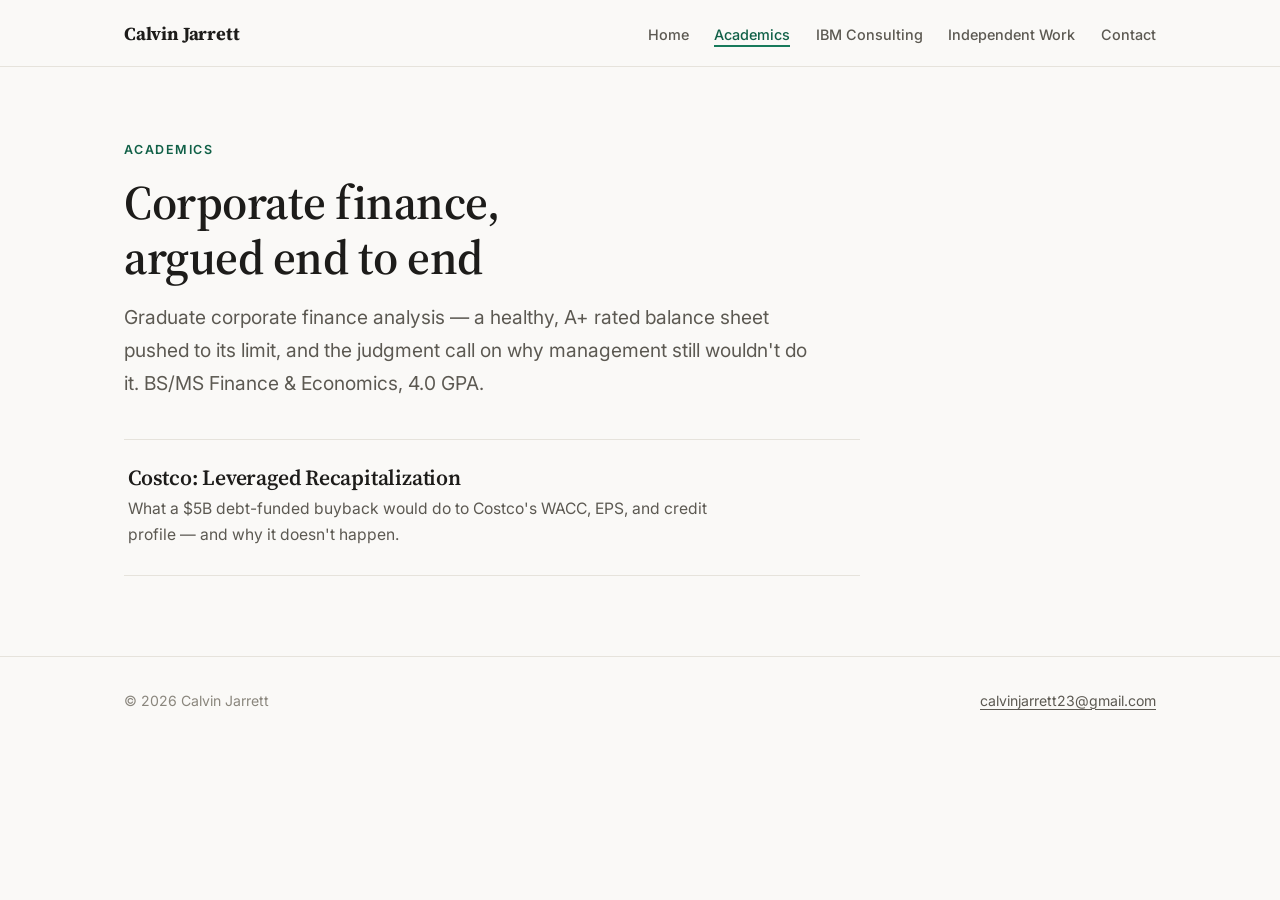
==== academics/index.html @ bd1e29a0 "Portfolio site: recap hero, case studies, contact Static HTML/CSS/JS site for GitHub Pages. Scroll-s" ====
<!DOCTYPE html>
<html lang="en">
<head>
  <meta charset="utf-8">
  <meta name="viewport" content="width=device-width, initial-scale=1">
  <title>Academics — Calvin Jarrett</title>
  <meta name="description" content="Graduate corporate finance analysis: a $5B Costco leveraged recapitalization, modeled end to end.">
  <link rel="preconnect" href="https://fonts.googleapis.com">
  <link rel="preconnect" href="https://fonts.gstatic.com" crossorigin>
  <link href="https://fonts.googleapis.com/css2?family=Inter:wght@400;500;600&family=Source+Serif+4:opsz,wght@8..60,600;8..60,700&display=swap" rel="stylesheet">
  <link rel="stylesheet" href="../assets/css/site.css">
</head>
<body>

  <header class="nav">
    <div class="nav-inner">
      <a class="nav-name" href="../">Calvin Jarrett</a>
      <nav aria-label="Main">
        <ul class="nav-links">
          <li><a href="../">Home</a></li>
          <li><a href="./" aria-current="page">Academics</a></li>
          <li><a href="../ibm/">IBM Consulting</a></li>
          <li><a href="../independent/">Independent Work</a></li>
          <li><a href="../contact/">Contact</a></li>
        </ul>
      </nav>
    </div>
  </header>

  <main class="page">
    <div class="container">
      <p class="kicker">Academics</p>
      <h1>Corporate finance, argued end to end</h1>
      <p class="dek">Graduate corporate finance analysis — a healthy, A+ rated balance sheet pushed to its limit, and the judgment call on why management still wouldn't do it. BS/MS Finance &amp; Economics, 4.0 GPA.</p>

      <ul class="listing">
        <li>
          <a href="costco/">
            <h2>Costco: Leveraged Recapitalization</h2>
            <p>What a $5B debt-funded buyback would do to Costco's WACC, EPS, and credit profile — and why it doesn't happen.</p>
          </a>
        </li>
      </ul>
    </div>
  </main>

  <footer class="footer">
    <div class="container">
      <span>&copy; 2026 Calvin Jarrett</span>
      <a href="mailto:calvinjarrett23@gmail.com">calvinjarrett23@gmail.com</a>
    </div>
  </footer>

</body>
</html>
---- assets/css/site.css ----
/* ============================================================
   Calvin Jarrett — portfolio design system
   Editorial finance aesthetic: neutral base, one accent,
   Source Serif 4 headlines / Inter body.
   ============================================================ */

:root {
  --bg: #faf9f7;
  --surface: #ffffff;
  --ink: #1d1c1a;
  --ink-2: #5c5952;
  --ink-3: #8a867d;
  --rule: #e6e3dc;
  --accent: #177a5b;      /* data highlight + debt tranche */
  --accent-ink: #106047;  /* darker accent for text links */
  --equity: #2f6db8;      /* equity segment in capital-structure viz */
  --serif: "Source Serif 4", Georgia, "Times New Roman", serif;
  --sans: "Inter", system-ui, -apple-system, "Segoe UI", sans-serif;
  --max: 1080px;
}

* { box-sizing: border-box; margin: 0; padding: 0; }

html { scroll-behavior: smooth; }
@media (prefers-reduced-motion: reduce) {
  html { scroll-behavior: auto; }
}

body {
  background: var(--bg);
  color: var(--ink);
  font-family: var(--sans);
  font-size: 1.0625rem;
  line-height: 1.7;
  -webkit-font-smoothing: antialiased;
}

.container {
  max-width: var(--max);
  margin: 0 auto;
  padding: 0 1.5rem;
}

h1, h2, h3 {
  font-family: var(--serif);
  font-weight: 600;
  line-height: 1.15;
  letter-spacing: -0.01em;
}

a { color: var(--accent-ink); text-decoration-thickness: 1px; text-underline-offset: 3px; }
a:hover { text-decoration-thickness: 2px; }

/* ---------------- Navigation ---------------- */

.nav {
  border-bottom: 1px solid var(--rule);
  background: var(--bg);
}
.nav-inner {
  max-width: var(--max);
  margin: 0 auto;
  padding: 1.1rem 1.5rem;
  display: flex;
  align-items: baseline;
  justify-content: space-between;
  gap: 1.5rem;
  flex-wrap: wrap;
}
.nav-name {
  font-family: var(--serif);
  font-size: 1.15rem;
  font-weight: 700;
  color: var(--ink);
  text-decoration: none;
  letter-spacing: -0.01em;
}
.nav-links {
  display: flex;
  gap: 1.6rem;
  list-style: none;
  flex-wrap: wrap;
}
.nav-links a {
  font-size: 0.9rem;
  font-weight: 500;
  color: var(--ink-2);
  text-decoration: none;
  padding-bottom: 2px;
}
.nav-links a:hover { color: var(--ink); }
.nav-links a[aria-current="page"] {
  color: var(--accent-ink);
  border-bottom: 2px solid var(--accent);
}

/* ---------------- Page scaffolding ---------------- */

.page {
  padding: 4.5rem 0 5rem;
}
.kicker {
  font-size: 0.78rem;
  font-weight: 600;
  letter-spacing: 0.12em;
  text-transform: uppercase;
  color: var(--accent-ink);
  margin-bottom: 0.9rem;
}
.page h1 {
  font-size: clamp(2rem, 4.5vw, 3rem);
  max-width: 21ch;
  margin-bottom: 1rem;
}
.dek {
  font-size: 1.2rem;
  color: var(--ink-2);
  max-width: 58ch;
  margin-bottom: 2.5rem;
}

.prose { max-width: 66ch; }
.prose h2 {
  font-size: 1.45rem;
  margin: 2.75rem 0 0.85rem;
  padding-top: 1.75rem;
  border-top: 1px solid var(--rule);
}
.prose p + p { margin-top: 1rem; }
.prose ul { margin: 0.75rem 0 0 1.25rem; }
.prose li + li { margin-top: 0.4rem; }

/* Placeholder marker — impossible to miss, obviously unfinished */
.fill-in {
  font-family: var(--sans);
  font-size: 0.9em;
  font-weight: 600;
  color: #8a5a00;
  background: #fdf3dd;
  border: 1px dashed #d9a53f;
  border-radius: 3px;
  padding: 0.05em 0.4em;
  white-space: normal;
}

/* Key-figures strip on case pages */
.figures {
  display: grid;
  grid-template-columns: repeat(auto-fit, minmax(200px, 1fr));
  gap: 1px;
  background: var(--rule);
  border-block: 1px solid var(--rule);
  margin: 2.5rem 0;
}
.figure {
  background: var(--bg);
  padding: 1.1rem 1.25rem;
}
.figure .label {
  display: block;
  font-size: 0.75rem;
  font-weight: 600;
  letter-spacing: 0.1em;
  text-transform: uppercase;
  color: var(--ink-3);
  margin-bottom: 0.35rem;
}
.figure .value {
  font-family: var(--serif);
  font-size: 1.2rem;
  font-weight: 600;
}

/* Judgment section — the "does this actually happen?" call */
.judgment {
  border-left: 3px solid var(--accent);
  padding-left: 1.4rem;
  margin-top: 2.75rem;
}
.judgment h2 { border-top: none; padding-top: 0; margin-top: 0; }

/* ---------------- Index / listing cards ---------------- */

.listing { list-style: none; max-width: 46rem; }
.listing li { border-top: 1px solid var(--rule); }
.listing li:last-child { border-bottom: 1px solid var(--rule); }
.listing a {
  display: block;
  padding: 1.6rem 0.25rem;
  text-decoration: none;
  color: inherit;
}
.listing h2 {
  font-size: 1.35rem;
  margin-bottom: 0.3rem;
}
.listing p { color: var(--ink-2); font-size: 0.98rem; max-width: 60ch; }
.listing a:hover h2 { color: var(--accent-ink); }

/* ---------------- Homepage hero ---------------- */

.hero { position: relative; }
.hero-pin {
  min-height: 100vh;
  display: flex;
  align-items: center;
  padding: 3rem 0;
}
.hero-grid {
  display: grid;
  grid-template-columns: 1.1fr 0.9fr;
  gap: 3.5rem;
  align-items: center;
  width: 100%;
}
.hero-copy h1 {
  font-size: clamp(2.1rem, 4.5vw, 3.2rem);
  margin-bottom: 1.5rem;
  max-width: 18ch;
}
.hero-captions {
  position: relative;
  min-height: 6.2em;
  max-width: 44ch;
}
.hero .caption {
  position: absolute;
  inset: 0;
  color: var(--ink-2);
  opacity: 0;
}
.hero .caption[data-stage="1"] { opacity: 1; }
.hero-takeaway {
  font-family: var(--serif);
  font-size: 1.45rem;
  font-weight: 600;
  margin-top: 1.5rem;
  padding-top: 1.25rem;
  border-top: 1px solid var(--rule);
  opacity: 0;
}
.hero-link {
  display: inline-block;
  margin-top: 1.25rem;
  font-size: 0.92rem;
  font-weight: 500;
}

/* Capital-structure viz */
.hero-viz {
  display: flex;
  align-items: flex-end;
  justify-content: center;
  gap: 2.5rem;
}
.bar-wrap { text-align: center; }
.bar-stack {
  height: 340px;
  width: 132px;
  margin: 0 auto;
  display: flex;
  flex-direction: column;
  justify-content: flex-end;
  gap: 2px; /* surface gap between stacked segments */
}
.seg {
  width: 100%;
  border-radius: 4px 4px 0 0;
  position: relative;
  display: flex;
  align-items: flex-end;
  justify-content: center;
  overflow: hidden;
}
.seg-label {
  color: #fff;
  font-size: 0.68rem;
  font-weight: 600;
  letter-spacing: 0.08em;
  text-transform: uppercase;
  padding-bottom: 10px;
  white-space: nowrap;
}
.seg-debt { height: 0%; background: var(--accent); }
.seg-debt .seg-label { opacity: 0; }
.seg-equity { flex: 1; background: var(--equity); }
.bar-base {
  width: 180px;
  margin: 0 auto;
  border-top: 2px solid var(--ink);
  padding-top: 0.5rem;
  font-size: 0.75rem;
  color: var(--ink-3);
}

/* Stat tiles beside the bar */
.stat-col {
  display: flex;
  flex-direction: column;
  gap: 1.4rem;
  padding-bottom: 2.5rem;
}
.stat {
  opacity: 0;
  transform: translateY(8px);
  border-left: 2px solid var(--rule);
  padding-left: 0.9rem;
  min-width: 12rem;
}
.stat[data-stage="2"] { border-left-color: var(--accent); }
.stat-label {
  font-size: 0.72rem;
  font-weight: 600;
  letter-spacing: 0.1em;
  text-transform: uppercase;
  color: var(--ink-3);
}
.stat-value {
  font-family: var(--serif);
  font-size: 1.35rem;
  font-weight: 600;
  line-height: 1.3;
}

.scroll-cue {
  position: absolute;
  bottom: 1.25rem;
  left: 50%;
  transform: translateX(-50%);
  font-size: 0.72rem;
  letter-spacing: 0.18em;
  text-transform: uppercase;
  color: var(--ink-3);
}

/* Static fallback (prefers-reduced-motion, no-JS, or GSAP failed):
   jump straight to the finished state, no pin, no animation. */
.hero-static .hero-pin { min-height: auto; padding: 4.5rem 0; }
.hero-static .hero-captions { display: none; }
.hero-static .hero-takeaway,
.hero-static .stat { opacity: 1; transform: none; }
.hero-static .seg-debt .seg-label { opacity: 1; }
.hero-static .scroll-cue { display: none; }

/* Simplified mobile mode: staged fade/slide-ins via .in classes,
   no pinning or scrubbing. */
.hero-simple .hero-pin { min-height: auto; padding: 3.5rem 0; }
.hero-simple .hero-captions { display: none; }
.hero-simple .scroll-cue { display: none; }
.hero-simple .seg-debt { transition: height 0.9s cubic-bezier(0.2, 0.7, 0.3, 1); }
.hero-simple .seg-debt .seg-label { transition: opacity 0.4s ease 0.7s; }
.hero-simple .stat { transition: opacity 0.5s ease, transform 0.5s ease; }
.hero-simple .stat[data-stage="3"] { transition-delay: 0.25s; }
.hero-simple .stat[data-stage="4"] { transition-delay: 0.5s; }
.hero-simple .hero-takeaway { transition: opacity 0.6s ease 0.75s; }
.hero-simple .hero-viz.in .seg-debt .seg-label { opacity: 1; }
.hero-simple .hero-viz.in .stat { opacity: 1; transform: none; }
.hero-simple .hero-copy.in .hero-takeaway { opacity: 1; }

/* ---------------- Entry tiles ---------------- */

.tiles-section {
  border-top: 1px solid var(--rule);
  padding: 3.5rem 0 4.5rem;
}
.tiles {
  display: grid;
  grid-template-columns: repeat(3, 1fr);
  gap: 2rem;
}
.tile {
  display: block;
  text-decoration: none;
  color: inherit;
  border-top: 2px solid var(--ink);
  padding-top: 1.1rem;
}
.tile .tile-kicker {
  font-size: 0.75rem;
  font-weight: 600;
  letter-spacing: 0.12em;
  text-transform: uppercase;
  color: var(--ink-3);
  margin-bottom: 0.5rem;
}
.tile h2 { font-size: 1.3rem; margin-bottom: 0.4rem; }
.tile .tile-proof { color: var(--ink-2); font-size: 0.95rem; }
.tile:hover h2 { color: var(--accent-ink); }
.tile:hover { border-top-color: var(--accent); }

/* ---------------- Contact ---------------- */

.contact-list { list-style: none; margin-top: 2rem; max-width: 34rem; }
.contact-list li {
  display: flex;
  gap: 1.5rem;
  padding: 1rem 0;
  border-top: 1px solid var(--rule);
}
.contact-list li:last-child { border-bottom: 1px solid var(--rule); }
.contact-list .label {
  flex: 0 0 7rem;
  font-size: 0.78rem;
  font-weight: 600;
  letter-spacing: 0.1em;
  text-transform: uppercase;
  color: var(--ink-3);
  padding-top: 0.2rem;
}

/* ---------------- Footer ---------------- */

.footer {
  border-top: 1px solid var(--rule);
  padding: 2rem 0 2.5rem;
  color: var(--ink-3);
  font-size: 0.88rem;
}
.footer .container {
  display: flex;
  justify-content: space-between;
  gap: 1rem;
  flex-wrap: wrap;
}
.footer a { color: var(--ink-2); }

/* ---------------- Responsive ---------------- */

@media (max-width: 860px) {
  .hero-grid { grid-template-columns: 1fr; gap: 2.5rem; }
  .hero-viz { justify-content: flex-start; gap: 2rem; }
  .bar-stack { height: 240px; width: 108px; }
  .tiles { grid-template-columns: 1fr; }
  .page { padding: 3rem 0 4rem; }
}
@media (max-width: 480px) {
  .nav-inner { padding: 1rem 1.25rem; }
  .nav-links { gap: 0.75rem 1.1rem; }
  .nav-links a { font-size: 0.85rem; }
  .hero-viz { flex-direction: column; align-items: flex-start; gap: 1.75rem; }
  .bar-wrap { align-self: center; }
  .stat-col { padding-bottom: 0; }
  .contact-list li { flex-direction: column; gap: 0.25rem; }
}
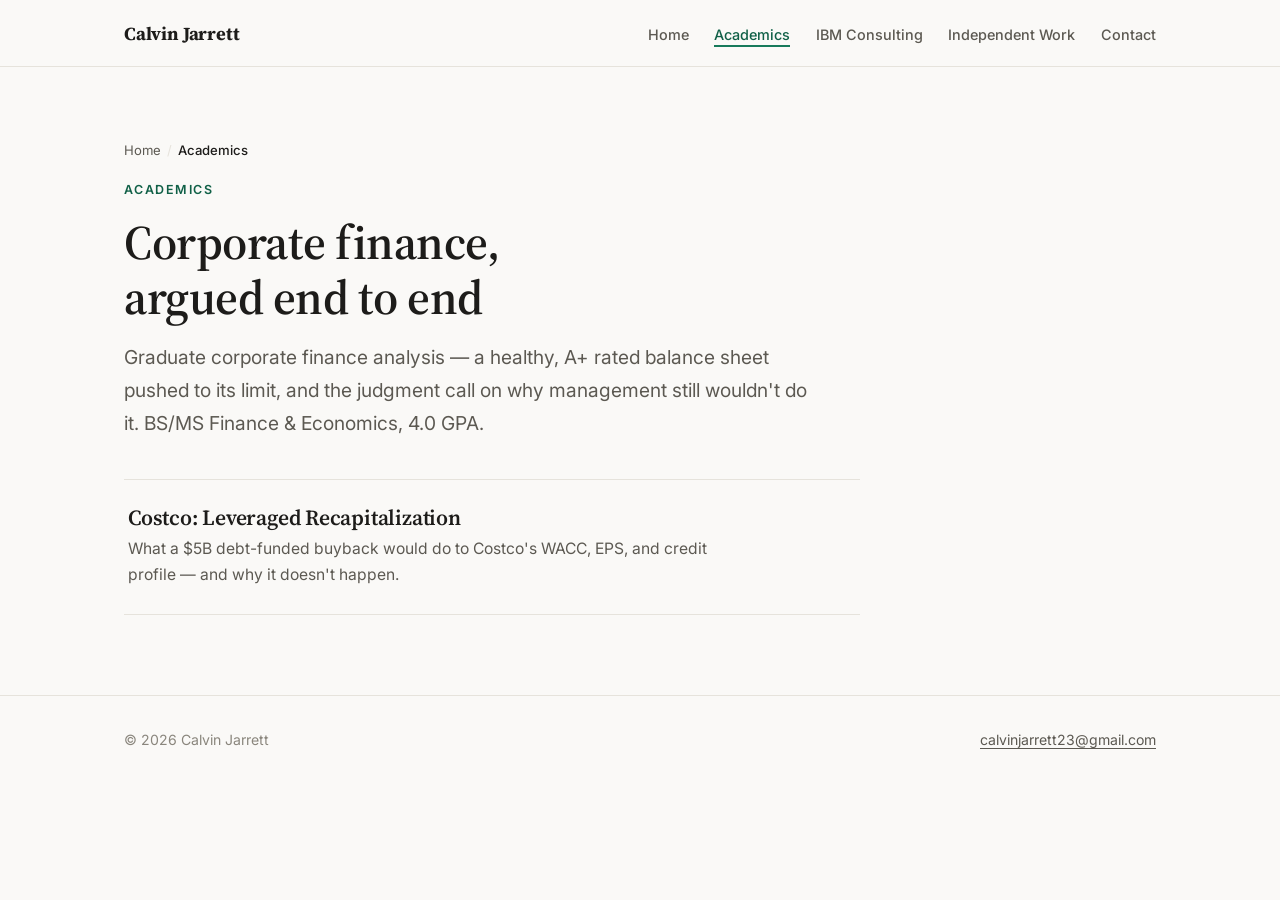
==== commit 409c56c2: "Hero v2: deck-figure scrub animation; deck embed, site embed, breadcrumbs, expanded case studies Her" ====
--- a/academics/index.html
+++ b/academics/index.html
@@ -29,6 +29,9 @@
 
   <main class="page">
     <div class="container">
+      <nav class="crumbs" aria-label="Breadcrumb">
+        <a href="../">Home</a><span class="sep">/</span><span aria-current="page">Academics</span>
+      </nav>
       <p class="kicker">Academics</p>
       <h1>Corporate finance, argued end to end</h1>
       <p class="dek">Graduate corporate finance analysis — a healthy, A+ rated balance sheet pushed to its limit, and the judgment call on why management still wouldn't do it. BS/MS Finance &amp; Economics, 4.0 GPA.</p>
--- a/assets/css/site.css
+++ b/assets/css/site.css
@@ -179,6 +179,111 @@
 }
 .judgment h2 { border-top: none; padding-top: 0; margin-top: 0; }
 
+/* Breadcrumbs — orient subpages */
+.crumbs {
+  font-size: 0.82rem;
+  color: var(--ink-3);
+  margin-bottom: 1.1rem;
+}
+.crumbs a { color: var(--ink-2); text-decoration: none; }
+.crumbs a:hover { color: var(--accent-ink); text-decoration: underline; }
+.crumbs .sep { margin: 0 0.45em; color: var(--rule); }
+.crumbs [aria-current] { color: var(--ink); font-weight: 500; }
+
+/* Embedded deck (PDF viewer + download actions) */
+.deck-embed { margin: 2.25rem 0 0.5rem; }
+.deck-frame {
+  width: 100%;
+  aspect-ratio: 16 / 9.6;
+  border: 1px solid var(--rule);
+  border-radius: 4px;
+  background: var(--surface);
+}
+.deck-actions {
+  display: flex;
+  gap: 1.5rem;
+  flex-wrap: wrap;
+  margin-top: 0.8rem;
+  font-size: 0.92rem;
+}
+
+/* Screenshot gallery */
+.shots {
+  display: grid;
+  grid-template-columns: repeat(auto-fit, minmax(260px, 1fr));
+  gap: 1.25rem;
+  margin: 2rem 0 0.5rem;
+}
+.shots figure {
+  border: 1px solid var(--rule);
+  border-radius: 4px;
+  overflow: hidden;
+  background: var(--surface);
+}
+.shots img { display: block; width: 100%; height: auto; }
+.shots figcaption {
+  padding: 0.6rem 0.85rem;
+  font-size: 0.82rem;
+  color: var(--ink-2);
+}
+
+/* Live-site embed — screenshot in a browser frame, links out */
+.site-embed { margin: 2.25rem 0 0.5rem; max-width: 820px; }
+.browser-frame {
+  display: block;
+  border: 1px solid var(--rule);
+  border-radius: 8px;
+  overflow: hidden;
+  text-decoration: none;
+  box-shadow: 0 1px 3px rgba(0, 0, 0, 0.06);
+}
+.browser-frame:hover { border-color: var(--accent); }
+.browser-bar {
+  display: flex;
+  align-items: center;
+  gap: 0.5rem;
+  padding: 0.5rem 0.9rem;
+  background: #efece6;
+  border-bottom: 1px solid var(--rule);
+  font-size: 0.78rem;
+  color: var(--ink-2);
+}
+.browser-bar .dots { display: flex; gap: 4px; }
+.browser-bar .dots span {
+  width: 9px; height: 9px; border-radius: 50%;
+  background: #d6d2c9;
+}
+.browser-frame img { display: block; width: 100%; height: auto; }
+.site-embed .embed-caption {
+  margin-top: 0.6rem;
+  font-size: 0.82rem;
+  color: var(--ink-3);
+}
+
+/* Next-case link at the bottom of case studies */
+.next-case {
+  border-top: 1px solid var(--rule);
+  margin-top: 3.5rem;
+  padding-top: 1.4rem;
+  max-width: 66ch;
+}
+.next-case .label {
+  display: block;
+  font-size: 0.75rem;
+  font-weight: 600;
+  letter-spacing: 0.1em;
+  text-transform: uppercase;
+  color: var(--ink-3);
+  margin-bottom: 0.3rem;
+}
+.next-case a {
+  font-family: var(--serif);
+  font-size: 1.25rem;
+  font-weight: 600;
+  text-decoration: none;
+}
+.next-case a:hover { text-decoration: underline; }
+
 /* ---------------- Index / listing cards ---------------- */
 
 .listing { list-style: none; max-width: 46rem; }
@@ -220,8 +325,8 @@
 }
 .hero-captions {
   position: relative;
-  min-height: 6.2em;
-  max-width: 44ch;
+  min-height: 8em;
+  max-width: 46ch;
 }
 .hero .caption {
   position: absolute;
@@ -251,13 +356,13 @@
   display: flex;
   align-items: flex-end;
   justify-content: center;
-  gap: 2.5rem;
-}
-.bar-wrap { text-align: center; }
+  gap: 2.75rem;
+}
+.bar-wrap { position: relative; }
+.bar-area { position: relative; width: 132px; }
 .bar-stack {
   height: 340px;
   width: 132px;
-  margin: 0 auto;
   display: flex;
   flex-direction: column;
   justify-content: flex-end;
@@ -274,24 +379,82 @@
 }
 .seg-label {
   color: #fff;
-  font-size: 0.68rem;
-  font-weight: 600;
-  letter-spacing: 0.08em;
-  text-transform: uppercase;
-  padding-bottom: 10px;
+  font-size: 0.66rem;
+  font-weight: 600;
+  letter-spacing: 0.07em;
+  text-transform: uppercase;
+  padding-bottom: 9px;
   white-space: nowrap;
 }
-.seg-debt { height: 0%; background: var(--accent); }
-.seg-debt .seg-label { opacity: 0; }
-.seg-equity { flex: 1; background: var(--equity); }
-.bar-base {
-  width: 180px;
-  margin: 0 auto;
+.seg-equity { height: 72%; background: var(--equity); }
+.seg-new { height: 0%; background: var(--accent); border-radius: 0; }
+.seg-existing { height: 10%; background: #55606b; border-radius: 0; }
+.seg-existing .seg-label { padding-bottom: 7px; }
+
+/* Axis break — the honest marker that the equity segment is compressed */
+.axis-break {
+  position: absolute;
+  left: -5px;
+  right: -5px;
+  top: 42%;
+  height: 9px;
+  background: var(--bg);
+  transform: skewY(-7deg);
+  border-top: 2px solid var(--equity);
+  border-bottom: 2px solid var(--equity);
+}
+
+/* Annotation callout pointing at the new debt tranche */
+.callout {
+  position: absolute;
+  right: calc(100% + 14px);
+  bottom: 12%; /* beside the fully grown tranche */
+  width: 7.5rem;
+  text-align: right;
+  font-size: 0.78rem;
+  font-weight: 500;
+  line-height: 1.4;
+  color: var(--ink);
+  padding-right: 14px;
+  border-right: 2px solid var(--accent);
+  opacity: 0;
+}
+
+/* Labeled baseline axis */
+.bar-axis {
+  width: 168px;
+  margin-top: 0;
   border-top: 2px solid var(--ink);
-  padding-top: 0.5rem;
-  font-size: 0.75rem;
-  color: var(--ink-3);
-}
+  padding-top: 0.45rem;
+  display: flex;
+  align-items: baseline;
+  gap: 0.6rem;
+}
+.axis-zero {
+  font-size: 0.7rem;
+  font-weight: 600;
+  color: var(--ink-2);
+  font-variant-numeric: tabular-nums;
+}
+.axis-title { font-size: 0.73rem; color: var(--ink-3); }
+
+/* Small tooltip trigger for chart caveats */
+.info-dot {
+  display: inline-flex;
+  align-items: center;
+  justify-content: center;
+  width: 14px;
+  height: 14px;
+  border-radius: 50%;
+  border: 1px solid var(--ink-3);
+  color: var(--ink-3);
+  font-size: 0.6rem;
+  font-style: normal;
+  font-weight: 600;
+  cursor: help;
+  vertical-align: 1px;
+}
+.info-dot:hover { border-color: var(--accent-ink); color: var(--accent-ink); }
 
 /* Stat tiles beside the bar */
 .stat-col {
@@ -320,6 +483,12 @@
   font-size: 1.35rem;
   font-weight: 600;
   line-height: 1.3;
+  font-variant-numeric: tabular-nums;
+}
+.stat-sub {
+  font-size: 0.76rem;
+  color: var(--ink-2);
+  margin-top: 0.15rem;
 }
 
 .scroll-cue {
@@ -338,8 +507,9 @@
 .hero-static .hero-pin { min-height: auto; padding: 4.5rem 0; }
 .hero-static .hero-captions { display: none; }
 .hero-static .hero-takeaway,
-.hero-static .stat { opacity: 1; transform: none; }
-.hero-static .seg-debt .seg-label { opacity: 1; }
+.hero-static .stat,
+.hero-static .callout { opacity: 1; transform: none; }
+.hero-static .seg-new { height: 18%; }
 .hero-static .scroll-cue { display: none; }
 
 /* Simplified mobile mode: staged fade/slide-ins via .in classes,
@@ -347,13 +517,13 @@
 .hero-simple .hero-pin { min-height: auto; padding: 3.5rem 0; }
 .hero-simple .hero-captions { display: none; }
 .hero-simple .scroll-cue { display: none; }
-.hero-simple .seg-debt { transition: height 0.9s cubic-bezier(0.2, 0.7, 0.3, 1); }
-.hero-simple .seg-debt .seg-label { transition: opacity 0.4s ease 0.7s; }
+.hero-simple .seg-new { transition: height 0.9s cubic-bezier(0.2, 0.7, 0.3, 1); }
+.hero-simple .callout { transition: opacity 0.4s ease 0.8s; }
 .hero-simple .stat { transition: opacity 0.5s ease, transform 0.5s ease; }
 .hero-simple .stat[data-stage="3"] { transition-delay: 0.25s; }
 .hero-simple .stat[data-stage="4"] { transition-delay: 0.5s; }
 .hero-simple .hero-takeaway { transition: opacity 0.6s ease 0.75s; }
-.hero-simple .hero-viz.in .seg-debt .seg-label { opacity: 1; }
+.hero-simple .hero-viz.in .callout { opacity: 1; }
 .hero-simple .hero-viz.in .stat { opacity: 1; transform: none; }
 .hero-simple .hero-copy.in .hero-takeaway { opacity: 1; }
 
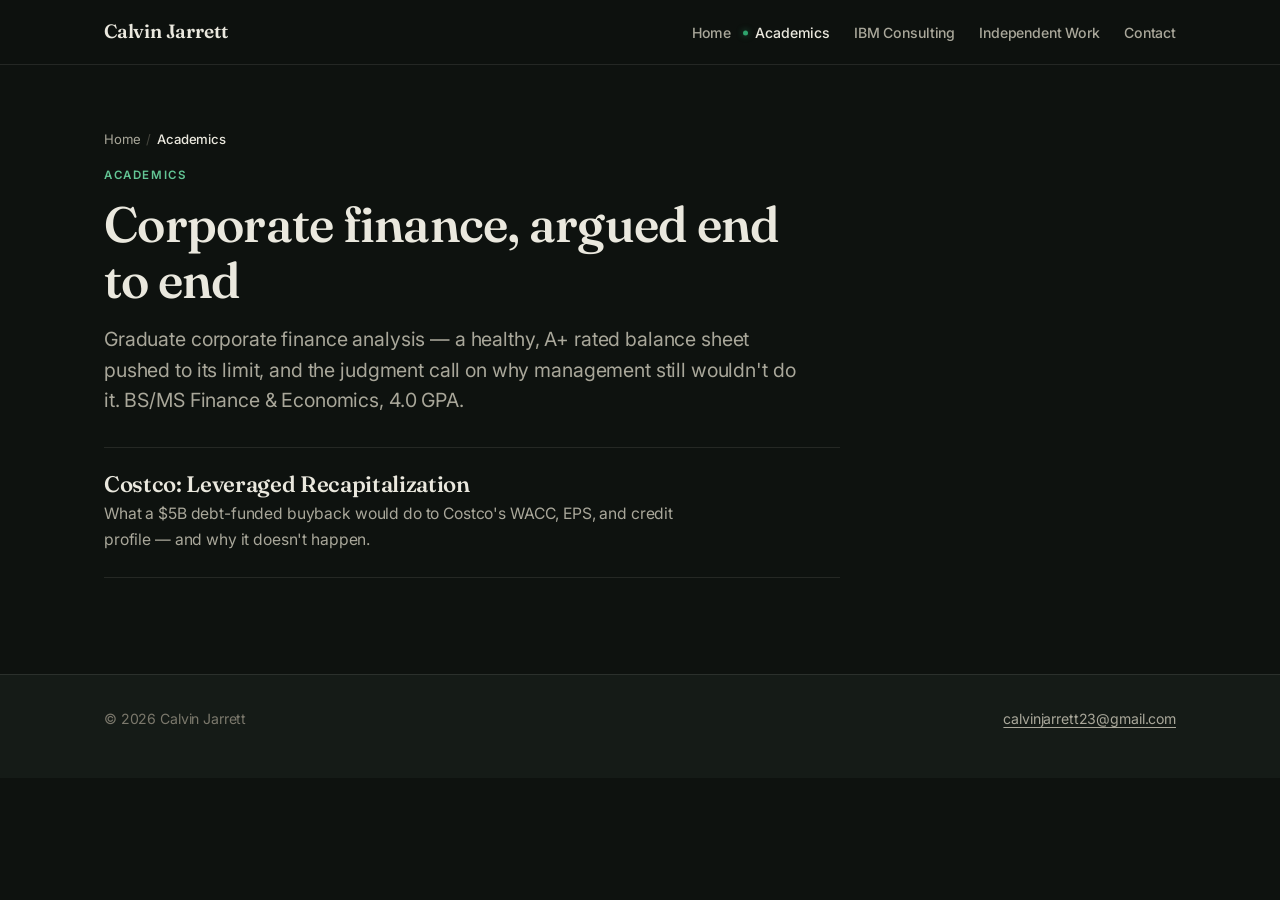
==== commit af65800a: "Design pass v2: ledger-dark token system Ink-dark ground with one saturated green, Fraunces display " ====
--- a/academics/index.html
+++ b/academics/index.html
@@ -7,7 +7,7 @@
   <meta name="description" content="Graduate corporate finance analysis: a $5B Costco leveraged recapitalization, modeled end to end.">
   <link rel="preconnect" href="https://fonts.googleapis.com">
   <link rel="preconnect" href="https://fonts.gstatic.com" crossorigin>
-  <link href="https://fonts.googleapis.com/css2?family=Inter:wght@400;500;600&family=Source+Serif+4:opsz,wght@8..60,600;8..60,700&display=swap" rel="stylesheet">
+  <link href="https://fonts.googleapis.com/css2?family=Inter:wght@400;500;600&family=Fraunces:opsz,wght@9..144,500;9..144,620&display=swap" rel="stylesheet">
   <link rel="stylesheet" href="../assets/css/site.css">
 </head>
 <body>
--- a/assets/css/site.css
+++ b/assets/css/site.css
@@ -1,22 +1,49 @@
 /* ============================================================
-   Calvin Jarrett — portfolio design system
-   Editorial finance aesthetic: neutral base, one accent,
-   Source Serif 4 headlines / Inter body.
+   Calvin Jarrett — portfolio design system, v2 "ledger dark"
+   Ink-dark ground, one saturated green, Fraunces display.
+   Token structure (scale ratios, 4px spacing, elevation tiers)
+   adapted from Atlassian DS structure — values are our own.
    ============================================================ */
 
 :root {
-  --bg: #faf9f7;
-  --surface: #ffffff;
-  --ink: #1d1c1a;
-  --ink-2: #5c5952;
-  --ink-3: #8a867d;
-  --rule: #e6e3dc;
-  --accent: #177a5b;      /* data highlight + debt tranche */
-  --accent-ink: #106047;  /* darker accent for text links */
-  --equity: #2f6db8;      /* equity segment in capital-structure viz */
-  --serif: "Source Serif 4", Georgia, "Times New Roman", serif;
+  /* -- color ------------------------------------------------ */
+  --bg-0: #0e120f;            /* page ink — near-black, green-cast */
+  --bg-1: #151b17;            /* raised surface (elevation 1) */
+  --bg-2: #1d2520;            /* hover wash / overlay (elevation 2) */
+  --text-1: #eae8de;          /* warm parchment — headlines, body */
+  --text-2: #a9a79a;          /* secondary prose */
+  --text-3: #7b786c;          /* captions, caps labels only */
+  --green-300: #63c695;       /* links, active states, focus */
+  --green-500: #2ea46d;       /* data green — debt tranche, key marks */
+  --pine: #1c4534;            /* deep support: washes, quiet fills */
+  --steel: #5589c9;           /* equity data color (validated pair) */
+  --rule: rgba(234, 232, 222, 0.1);
+  --rule-strong: rgba(234, 232, 222, 0.2);
+  --gold: #d9b662;            /* reserved: unfinished-content markers */
+
+  /* -- elevation -------------------------------------------- */
+  --raise-border: 1px solid rgba(234, 232, 222, 0.08);
+  --raise-shadow: 0 1px 2px rgba(0, 0, 0, 0.45), 0 6px 20px rgba(0, 0, 0, 0.3);
+  --glow-green: 0 0 22px rgba(46, 164, 109, 0.28);
+
+  /* -- type ------------------------------------------------- */
+  --serif: "Fraunces", Georgia, serif;
   --sans: "Inter", system-ui, -apple-system, "Segoe UI", sans-serif;
-  --max: 1080px;
+
+  /* -- spacing (4px base) ----------------------------------- */
+  --s-1: 0.25rem;  /* 4  */
+  --s-2: 0.5rem;   /* 8  */
+  --s-3: 0.75rem;  /* 12 */
+  --s-4: 1rem;     /* 16 */
+  --s-6: 1.5rem;   /* 24 */
+  --s-8: 2rem;     /* 32 */
+  --s-12: 3rem;    /* 48 */
+  --s-16: 4rem;    /* 64 */
+  --s-24: 6rem;    /* 96 */
+
+  --max: 1120px;
+  --r-sm: 4px;
+  --r-md: 8px;
 }
 
 * { box-sizing: border-box; margin: 0; padding: 0; }
@@ -24,303 +51,248 @@
 html { scroll-behavior: smooth; }
 @media (prefers-reduced-motion: reduce) {
   html { scroll-behavior: auto; }
+  * { transition: none !important; }
 }
 
 body {
-  background: var(--bg);
-  color: var(--ink);
+  background: var(--bg-0);
+  color: var(--text-2);
   font-family: var(--sans);
   font-size: 1.0625rem;
-  line-height: 1.7;
+  line-height: 1.65;
+  letter-spacing: -0.008em;
   -webkit-font-smoothing: antialiased;
 }
+
+::selection { background: var(--pine); color: var(--text-1); }
 
 .container {
   max-width: var(--max);
   margin: 0 auto;
-  padding: 0 1.5rem;
+  padding: 0 var(--s-6);
 }
 
 h1, h2, h3 {
   font-family: var(--serif);
+  font-weight: 560;
+  line-height: 1.12;
+  letter-spacing: -0.015em;
+  color: var(--text-1);
+}
+
+a {
+  color: var(--green-300);
+  text-decoration-thickness: 1px;
+  text-underline-offset: 3px;
+  transition: color 140ms ease-out;
+}
+a:hover { color: var(--text-1); }
+
+:focus-visible {
+  outline: 2px solid var(--green-300);
+  outline-offset: 2px;
+  border-radius: 2px;
+}
+
+/* Caps-label utility — the third type voice */
+.kicker, .stat-label, .p-label, .tile-kicker, .figure .label,
+.next-case .label, .axis-title, .contact-list .label {
+  font-family: var(--sans);
+  font-size: 0.72rem;
   font-weight: 600;
-  line-height: 1.15;
-  letter-spacing: -0.01em;
-}
-
-a { color: var(--accent-ink); text-decoration-thickness: 1px; text-underline-offset: 3px; }
-a:hover { text-decoration-thickness: 2px; }
+  letter-spacing: 0.14em;
+  text-transform: uppercase;
+}
 
 /* ---------------- Navigation ---------------- */
 
 .nav {
+  background: rgba(14, 18, 15, 0.92);
   border-bottom: 1px solid var(--rule);
-  background: var(--bg);
 }
 .nav-inner {
   max-width: var(--max);
   margin: 0 auto;
-  padding: 1.1rem 1.5rem;
+  padding: var(--s-4) var(--s-6);
   display: flex;
   align-items: baseline;
   justify-content: space-between;
-  gap: 1.5rem;
+  gap: var(--s-6);
   flex-wrap: wrap;
 }
 .nav-name {
   font-family: var(--serif);
-  font-size: 1.15rem;
-  font-weight: 700;
-  color: var(--ink);
+  font-size: 1.2rem;
+  font-weight: 600;
+  color: var(--text-1);
   text-decoration: none;
   letter-spacing: -0.01em;
 }
+.nav-name:hover { color: var(--green-300); }
 .nav-links {
   display: flex;
-  gap: 1.6rem;
+  gap: var(--s-6);
   list-style: none;
   flex-wrap: wrap;
 }
 .nav-links a {
-  font-size: 0.9rem;
+  position: relative;
+  font-size: 0.88rem;
   font-weight: 500;
-  color: var(--ink-2);
+  color: var(--text-2);
   text-decoration: none;
-  padding-bottom: 2px;
-}
-.nav-links a:hover { color: var(--ink); }
-.nav-links a[aria-current="page"] {
-  color: var(--accent-ink);
-  border-bottom: 2px solid var(--accent);
+  padding: var(--s-1) 0;
+  transition: color 140ms ease-out;
+}
+.nav-links a:hover { color: var(--text-1); }
+.nav-links a[aria-current="page"] { color: var(--text-1); }
+.nav-links a[aria-current="page"]::before {
+  content: "";
+  position: absolute;
+  left: -0.85em;
+  top: 50%;
+  transform: translateY(-50%);
+  width: 5px;
+  height: 5px;
+  border-radius: 50%;
+  background: var(--green-500);
+  box-shadow: 0 0 6px rgba(46, 164, 109, 0.6);
 }
 
 /* ---------------- Page scaffolding ---------------- */
 
-.page {
-  padding: 4.5rem 0 5rem;
-}
-.kicker {
-  font-size: 0.78rem;
-  font-weight: 600;
-  letter-spacing: 0.12em;
-  text-transform: uppercase;
-  color: var(--accent-ink);
-  margin-bottom: 0.9rem;
-}
+.page { padding: var(--s-16) 0 var(--s-24); }
+
+.kicker { color: var(--green-300); margin-bottom: var(--s-3); }
+
 .page h1 {
-  font-size: clamp(2rem, 4.5vw, 3rem);
-  max-width: 21ch;
-  margin-bottom: 1rem;
+  font-size: clamp(2.2rem, 4.5vw, 3.1rem);
+  max-width: 22ch;
+  margin-bottom: var(--s-4);
 }
 .dek {
-  font-size: 1.2rem;
-  color: var(--ink-2);
+  font-size: 1.22rem;
+  line-height: 1.55;
+  color: var(--text-2);
   max-width: 58ch;
-  margin-bottom: 2.5rem;
-}
+  margin-bottom: var(--s-8);
+}
+.dek .fill-in { font-size: 0.85em; }
 
 .prose { max-width: 66ch; }
 .prose h2 {
-  font-size: 1.45rem;
-  margin: 2.75rem 0 0.85rem;
-  padding-top: 1.75rem;
+  font-size: 1.55rem;
+  margin: var(--s-12) 0 var(--s-3);
+  padding-top: var(--s-6);
   border-top: 1px solid var(--rule);
-}
-.prose p + p { margin-top: 1rem; }
-.prose ul { margin: 0.75rem 0 0 1.25rem; }
-.prose li + li { margin-top: 0.4rem; }
-
-/* Placeholder marker — impossible to miss, obviously unfinished */
+  counter-increment: section;
+  position: relative;
+}
+.prose { counter-reset: section; }
+.prose h2::before {
+  content: "0" counter(section);
+  display: block;
+  font-family: var(--sans);
+  font-size: 0.7rem;
+  font-weight: 600;
+  letter-spacing: 0.16em;
+  color: var(--green-300);
+  margin-bottom: var(--s-2);
+}
+.prose p + p { margin-top: var(--s-4); }
+.prose ul { margin: var(--s-3) 0 0 1.25rem; }
+.prose li + li { margin-top: var(--s-2); }
+.prose strong { color: var(--text-1); font-weight: 600; }
+
+/* Unfinished-content marker */
 .fill-in {
   font-family: var(--sans);
   font-size: 0.9em;
-  font-weight: 600;
-  color: #8a5a00;
-  background: #fdf3dd;
-  border: 1px dashed #d9a53f;
-  border-radius: 3px;
+  font-weight: 500;
+  color: var(--gold);
+  background: rgba(217, 182, 98, 0.08);
+  border: 1px dashed rgba(217, 182, 98, 0.45);
+  border-radius: var(--r-sm);
   padding: 0.05em 0.4em;
-  white-space: normal;
-}
-
-/* Key-figures strip on case pages */
+}
+
+/* Key-figures strip — raised tearsheet panel */
 .figures {
   display: grid;
   grid-template-columns: repeat(auto-fit, minmax(200px, 1fr));
   gap: 1px;
   background: var(--rule);
-  border-block: 1px solid var(--rule);
-  margin: 2.5rem 0;
-}
-.figure {
-  background: var(--bg);
-  padding: 1.1rem 1.25rem;
-}
-.figure .label {
-  display: block;
-  font-size: 0.75rem;
-  font-weight: 600;
-  letter-spacing: 0.1em;
-  text-transform: uppercase;
-  color: var(--ink-3);
-  margin-bottom: 0.35rem;
-}
+  border: var(--raise-border);
+  border-radius: var(--r-md);
+  overflow: hidden;
+  box-shadow: var(--raise-shadow);
+  margin: var(--s-8) 0;
+}
+.figure { background: var(--bg-1); padding: var(--s-4) var(--s-6) var(--s-4) var(--s-4); }
+.figure .label { display: block; color: var(--text-3); margin-bottom: var(--s-2); }
 .figure .value {
   font-family: var(--serif);
-  font-size: 1.2rem;
-  font-weight: 600;
-}
-
-/* Judgment section — the "does this actually happen?" call */
+  font-size: 1.18rem;
+  font-weight: 560;
+  color: var(--text-1);
+  font-variant-numeric: tabular-nums;
+}
+
+/* Judgment — the call, set apart by a pine wash */
 .judgment {
-  border-left: 3px solid var(--accent);
-  padding-left: 1.4rem;
-  margin-top: 2.75rem;
+  background: linear-gradient(90deg, rgba(28, 69, 52, 0.35), rgba(28, 69, 52, 0.08) 70%, transparent);
+  border-left: 2px solid var(--green-500);
+  border-radius: 0 var(--r-md) var(--r-md) 0;
+  padding: var(--s-6) var(--s-6) var(--s-6) var(--s-6);
+  margin-top: var(--s-12);
 }
 .judgment h2 { border-top: none; padding-top: 0; margin-top: 0; }
-
-/* Breadcrumbs — orient subpages */
-.crumbs {
-  font-size: 0.82rem;
-  color: var(--ink-3);
-  margin-bottom: 1.1rem;
-}
-.crumbs a { color: var(--ink-2); text-decoration: none; }
-.crumbs a:hover { color: var(--accent-ink); text-decoration: underline; }
-.crumbs .sep { margin: 0 0.45em; color: var(--rule); }
-.crumbs [aria-current] { color: var(--ink); font-weight: 500; }
-
-/* Embedded deck (PDF viewer + download actions) */
-.deck-embed { margin: 2.25rem 0 0.5rem; }
-.deck-frame {
-  width: 100%;
-  aspect-ratio: 16 / 9.6;
-  border: 1px solid var(--rule);
-  border-radius: 4px;
-  background: var(--surface);
-}
-.deck-actions {
-  display: flex;
-  gap: 1.5rem;
-  flex-wrap: wrap;
-  margin-top: 0.8rem;
-  font-size: 0.92rem;
-}
-
-/* Screenshot gallery */
-.shots {
-  display: grid;
-  grid-template-columns: repeat(auto-fit, minmax(260px, 1fr));
-  gap: 1.25rem;
-  margin: 2rem 0 0.5rem;
-}
-.shots figure {
-  border: 1px solid var(--rule);
-  border-radius: 4px;
-  overflow: hidden;
-  background: var(--surface);
-}
-.shots img { display: block; width: 100%; height: auto; }
-.shots figcaption {
-  padding: 0.6rem 0.85rem;
-  font-size: 0.82rem;
-  color: var(--ink-2);
-}
-
-/* Live-site embed — screenshot in a browser frame, links out */
-.site-embed { margin: 2.25rem 0 0.5rem; max-width: 820px; }
-.browser-frame {
-  display: block;
-  border: 1px solid var(--rule);
-  border-radius: 8px;
-  overflow: hidden;
-  text-decoration: none;
-  box-shadow: 0 1px 3px rgba(0, 0, 0, 0.06);
-}
-.browser-frame:hover { border-color: var(--accent); }
-.browser-bar {
-  display: flex;
-  align-items: center;
-  gap: 0.5rem;
-  padding: 0.5rem 0.9rem;
-  background: #efece6;
-  border-bottom: 1px solid var(--rule);
-  font-size: 0.78rem;
-  color: var(--ink-2);
-}
-.browser-bar .dots { display: flex; gap: 4px; }
-.browser-bar .dots span {
-  width: 9px; height: 9px; border-radius: 50%;
-  background: #d6d2c9;
-}
-.browser-frame img { display: block; width: 100%; height: auto; }
-.site-embed .embed-caption {
-  margin-top: 0.6rem;
-  font-size: 0.82rem;
-  color: var(--ink-3);
-}
-
-/* Next-case link at the bottom of case studies */
-.next-case {
-  border-top: 1px solid var(--rule);
-  margin-top: 3.5rem;
-  padding-top: 1.4rem;
-  max-width: 66ch;
-}
-.next-case .label {
-  display: block;
-  font-size: 0.75rem;
-  font-weight: 600;
-  letter-spacing: 0.1em;
-  text-transform: uppercase;
-  color: var(--ink-3);
-  margin-bottom: 0.3rem;
-}
-.next-case a {
-  font-family: var(--serif);
-  font-size: 1.25rem;
-  font-weight: 600;
-  text-decoration: none;
-}
-.next-case a:hover { text-decoration: underline; }
-
-/* ---------------- Index / listing cards ---------------- */
+.judgment h2::before { content: none; }
+
+/* ---------------- Listing rows ---------------- */
 
 .listing { list-style: none; max-width: 46rem; }
 .listing li { border-top: 1px solid var(--rule); }
 .listing li:last-child { border-bottom: 1px solid var(--rule); }
 .listing a {
   display: block;
-  padding: 1.6rem 0.25rem;
+  padding: var(--s-6) var(--s-3);
+  margin: 0 calc(-1 * var(--s-3));
+  border-radius: var(--r-md);
   text-decoration: none;
   color: inherit;
-}
-.listing h2 {
-  font-size: 1.35rem;
-  margin-bottom: 0.3rem;
-}
-.listing p { color: var(--ink-2); font-size: 0.98rem; max-width: 60ch; }
-.listing a:hover h2 { color: var(--accent-ink); }
+  transition: background 140ms ease-out;
+}
+.listing a:hover { background: var(--bg-1); }
+.listing h2 { font-size: 1.4rem; margin-bottom: var(--s-1); }
+.listing p { color: var(--text-2); font-size: 0.98rem; max-width: 60ch; }
+.listing a:hover h2 { color: var(--green-300); }
 
 /* ---------------- Homepage hero ---------------- */
 
-.hero { position: relative; }
+.hero {
+  position: relative;
+  background:
+    radial-gradient(90rem 60rem at 78% 30%, rgba(46, 164, 109, 0.07), transparent 60%),
+    radial-gradient(70rem 50rem at 15% 85%, rgba(85, 137, 201, 0.04), transparent 65%),
+    var(--bg-0);
+}
 .hero-pin {
   min-height: 100vh;
   display: flex;
   align-items: center;
-  padding: 3rem 0;
+  padding: var(--s-12) 0;
 }
 .hero-grid {
   display: grid;
-  grid-template-columns: 1.1fr 0.9fr;
-  gap: 3.5rem;
+  grid-template-columns: 1.15fr 0.85fr;
+  gap: var(--s-16);
   align-items: center;
   width: 100%;
 }
 .hero-copy h1 {
-  font-size: clamp(2.1rem, 4.5vw, 3.2rem);
-  margin-bottom: 1.5rem;
+  font-size: clamp(2.4rem, 5vw, 3.5rem);
+  margin-bottom: var(--s-6);
   max-width: 18ch;
 }
 .hero-captions {
@@ -331,32 +303,33 @@
 .hero .caption {
   position: absolute;
   inset: 0;
-  color: var(--ink-2);
+  color: var(--text-2);
   opacity: 0;
 }
 .hero .caption[data-stage="1"] { opacity: 1; }
 .hero-takeaway {
   font-family: var(--serif);
-  font-size: 1.45rem;
-  font-weight: 600;
-  margin-top: 1.5rem;
-  padding-top: 1.25rem;
+  font-size: 1.5rem;
+  font-weight: 560;
+  color: var(--text-1);
+  margin-top: var(--s-6);
+  padding-top: var(--s-6);
   border-top: 1px solid var(--rule);
   opacity: 0;
 }
 .hero-link {
   display: inline-block;
-  margin-top: 1.25rem;
+  margin-top: var(--s-6);
   font-size: 0.92rem;
   font-weight: 500;
 }
 
-/* Capital-structure viz */
+/* Capital-structure viz — the signature moment */
 .hero-viz {
   display: flex;
   align-items: flex-end;
   justify-content: center;
-  gap: 2.75rem;
+  gap: var(--s-12);
 }
 .bar-wrap { position: relative; }
 .bar-area { position: relative; width: 132px; }
@@ -366,11 +339,11 @@
   display: flex;
   flex-direction: column;
   justify-content: flex-end;
-  gap: 2px; /* surface gap between stacked segments */
+  gap: 2px;
 }
 .seg {
   width: 100%;
-  border-radius: 4px 4px 0 0;
+  border-radius: var(--r-sm) var(--r-sm) 0 0;
   position: relative;
   display: flex;
   align-items: flex-end;
@@ -378,67 +351,67 @@
   overflow: hidden;
 }
 .seg-label {
-  color: #fff;
+  color: #0c1310;
   font-size: 0.66rem;
-  font-weight: 600;
+  font-weight: 700;
   letter-spacing: 0.07em;
   text-transform: uppercase;
   padding-bottom: 9px;
   white-space: nowrap;
 }
-.seg-equity { height: 72%; background: var(--equity); }
-.seg-new { height: 0%; background: var(--accent); border-radius: 0; }
-.seg-existing { height: 10%; background: #55606b; border-radius: 0; }
-.seg-existing .seg-label { padding-bottom: 7px; }
-
-/* Axis break — the honest marker that the equity segment is compressed */
+.seg-equity { height: 72%; background: var(--steel); }
+.seg-new {
+  height: 0%;
+  background: var(--green-500);
+  border-radius: 0;
+  box-shadow: var(--glow-green);
+}
+.seg-existing { height: 10%; background: #46514b; border-radius: 0; }
+.seg-existing .seg-label { color: var(--text-1); padding-bottom: 7px; }
+
 .axis-break {
   position: absolute;
   left: -5px;
   right: -5px;
   top: 42%;
   height: 9px;
-  background: var(--bg);
+  background: var(--bg-0);
   transform: skewY(-7deg);
-  border-top: 2px solid var(--equity);
-  border-bottom: 2px solid var(--equity);
-}
-
-/* Annotation callout pointing at the new debt tranche */
+  border-top: 2px solid var(--steel);
+  border-bottom: 2px solid var(--steel);
+}
+
 .callout {
   position: absolute;
   right: calc(100% + 14px);
-  bottom: 12%; /* beside the fully grown tranche */
+  bottom: 12%;
   width: 7.5rem;
   text-align: right;
   font-size: 0.78rem;
   font-weight: 500;
   line-height: 1.4;
-  color: var(--ink);
+  color: var(--text-1);
   padding-right: 14px;
-  border-right: 2px solid var(--accent);
+  border-right: 2px solid var(--green-500);
   opacity: 0;
 }
 
-/* Labeled baseline axis */
 .bar-axis {
   width: 168px;
-  margin-top: 0;
-  border-top: 2px solid var(--ink);
-  padding-top: 0.45rem;
+  border-top: 2px solid var(--text-1);
+  padding-top: var(--s-2);
   display: flex;
   align-items: baseline;
-  gap: 0.6rem;
+  gap: var(--s-3);
 }
 .axis-zero {
   font-size: 0.7rem;
   font-weight: 600;
-  color: var(--ink-2);
+  color: var(--text-2);
   font-variant-numeric: tabular-nums;
 }
-.axis-title { font-size: 0.73rem; color: var(--ink-3); }
-
-/* Small tooltip trigger for chart caveats */
+.axis-title { font-size: 0.62rem; color: var(--text-3); letter-spacing: 0.1em; }
+
 .info-dot {
   display: inline-flex;
   align-items: center;
@@ -446,65 +419,57 @@
   width: 14px;
   height: 14px;
   border-radius: 50%;
-  border: 1px solid var(--ink-3);
-  color: var(--ink-3);
+  border: 1px solid var(--text-3);
+  color: var(--text-3);
   font-size: 0.6rem;
   font-style: normal;
   font-weight: 600;
   cursor: help;
   vertical-align: 1px;
-}
-.info-dot:hover { border-color: var(--accent-ink); color: var(--accent-ink); }
+  letter-spacing: 0;
+  text-transform: none;
+}
+.info-dot:hover { border-color: var(--green-300); color: var(--green-300); }
 
 /* Stat tiles beside the bar */
 .stat-col {
   display: flex;
   flex-direction: column;
-  gap: 1.4rem;
-  padding-bottom: 2.5rem;
+  gap: var(--s-6);
+  padding-bottom: var(--s-12);
 }
 .stat {
   opacity: 0;
   transform: translateY(8px);
-  border-left: 2px solid var(--rule);
-  padding-left: 0.9rem;
-  min-width: 12rem;
-}
-.stat[data-stage="2"] { border-left-color: var(--accent); }
-.stat-label {
-  font-size: 0.72rem;
-  font-weight: 600;
-  letter-spacing: 0.1em;
-  text-transform: uppercase;
-  color: var(--ink-3);
-}
+  border-left: 2px solid var(--rule-strong);
+  padding-left: var(--s-4);
+  min-width: 13rem;
+}
+.stat[data-stage="2"] { border-left-color: var(--green-500); }
+.stat-label { color: var(--text-3); }
 .stat-value {
   font-family: var(--serif);
-  font-size: 1.35rem;
-  font-weight: 600;
+  font-size: 1.4rem;
+  font-weight: 560;
   line-height: 1.3;
+  color: var(--text-1);
   font-variant-numeric: tabular-nums;
 }
-.stat-sub {
-  font-size: 0.76rem;
-  color: var(--ink-2);
-  margin-top: 0.15rem;
-}
+.stat-sub { font-size: 0.76rem; color: var(--text-2); margin-top: var(--s-1); }
 
 .scroll-cue {
   position: absolute;
-  bottom: 1.25rem;
+  bottom: var(--s-6);
   left: 50%;
   transform: translateX(-50%);
-  font-size: 0.72rem;
-  letter-spacing: 0.18em;
+  font-size: 0.68rem;
+  letter-spacing: 0.22em;
   text-transform: uppercase;
-  color: var(--ink-3);
-}
-
-/* Static fallback (prefers-reduced-motion, no-JS, or GSAP failed):
-   jump straight to the finished state, no pin, no animation. */
-.hero-static .hero-pin { min-height: auto; padding: 4.5rem 0; }
+  color: var(--text-3);
+}
+
+/* Static + simplified hero modes */
+.hero-static .hero-pin { min-height: auto; padding: var(--s-24) 0 var(--s-16); }
 .hero-static .hero-captions { display: none; }
 .hero-static .hero-takeaway,
 .hero-static .stat,
@@ -512,9 +477,7 @@
 .hero-static .seg-new { height: 18%; }
 .hero-static .scroll-cue { display: none; }
 
-/* Simplified mobile mode: staged fade/slide-ins via .in classes,
-   no pinning or scrubbing. */
-.hero-simple .hero-pin { min-height: auto; padding: 3.5rem 0; }
+.hero-simple .hero-pin { min-height: auto; padding: var(--s-16) 0 var(--s-12); }
 .hero-simple .hero-captions { display: none; }
 .hero-simple .scroll-cue { display: none; }
 .hero-simple .seg-new { transition: height 0.9s cubic-bezier(0.2, 0.7, 0.3, 1); }
@@ -527,88 +490,273 @@
 .hero-simple .hero-viz.in .stat { opacity: 1; transform: none; }
 .hero-simple .hero-copy.in .hero-takeaway { opacity: 1; }
 
+/* ---------------- Profile ---------------- */
+
+.profile {
+  border-top: 1px solid var(--rule);
+  background: linear-gradient(180deg, var(--bg-1) 0%, var(--bg-0) 340px);
+  padding: var(--s-16) 0 var(--s-16);
+}
+.profile-grid {
+  display: grid;
+  grid-template-columns: 240px 1fr;
+  gap: var(--s-12);
+  align-items: start;
+}
+.profile-name { font-size: 2rem; margin-bottom: var(--s-6); }
+
+.profile-photo img {
+  display: block;
+  width: 100%;
+  border-radius: var(--r-md);
+  border: var(--raise-border);
+  box-shadow: var(--raise-shadow);
+}
+.photo-slot {
+  aspect-ratio: 4 / 5;
+  display: flex;
+  align-items: center;
+  justify-content: center;
+  text-align: center;
+  padding: var(--s-4);
+  font-size: 0.85rem;
+}
+
+.edu-row {
+  display: flex;
+  align-items: center;
+  gap: var(--s-4);
+  margin-bottom: var(--s-8);
+}
+.edu-logo { display: block; width: 38px; height: 38px; opacity: 0.92; }
+.edu-text { font-size: 0.95rem; line-height: 1.55; color: var(--text-2); }
+.edu-degree { color: var(--text-1); font-weight: 500; }
+
+.pursuits { list-style: none; max-width: 58ch; }
+.pursuits li {
+  display: grid;
+  grid-template-columns: 7.5rem 1fr;
+  column-gap: var(--s-3);
+  align-items: baseline;
+  font-size: 0.92rem;
+  line-height: 1.6;
+  color: var(--text-2);
+  padding: var(--s-2) 0;
+}
+.pursuits li + li { border-top: 1px solid var(--rule); }
+.p-label { color: var(--text-3); }
+
+/* Interactive resume */
+.resume { margin-top: var(--s-12); max-width: 46rem; }
+.resume-head {
+  display: flex;
+  align-items: baseline;
+  justify-content: space-between;
+  gap: var(--s-4);
+  margin-bottom: var(--s-2);
+}
+.resume-head h3 { font-size: 1.25rem; }
+.resume-head a { font-size: 0.88rem; }
+.resume-list { list-style: none; }
+.resume-list li { border-top: 1px solid var(--rule); }
+.resume-list li:last-child { border-bottom: 1px solid var(--rule); }
+.resume-list a {
+  display: grid;
+  grid-template-columns: 1fr auto;
+  grid-template-areas: "role arrow" "meta arrow";
+  align-items: center;
+  column-gap: var(--s-4);
+  padding: var(--s-4) var(--s-3);
+  margin: 0 calc(-1 * var(--s-3));
+  border-radius: var(--r-md);
+  text-decoration: none;
+  color: inherit;
+  transition: background 140ms ease-out;
+}
+.resume-list a:hover { background: var(--bg-1); }
+.r-role {
+  grid-area: role;
+  font-family: var(--serif);
+  font-weight: 560;
+  font-size: 1.05rem;
+  color: var(--text-1);
+}
+.r-meta { grid-area: meta; font-size: 0.85rem; color: var(--text-2); }
+.r-arrow {
+  grid-area: arrow;
+  color: var(--text-3);
+  font-size: 1.1rem;
+  transition: transform 140ms ease-out, color 140ms ease-out;
+}
+.resume-list a:hover .r-role { color: var(--green-300); }
+.resume-list a:hover .r-arrow { color: var(--green-300); transform: translateX(3px); }
+
 /* ---------------- Entry tiles ---------------- */
 
 .tiles-section {
   border-top: 1px solid var(--rule);
-  padding: 3.5rem 0 4.5rem;
+  padding: var(--s-16) 0 var(--s-24);
 }
 .tiles {
   display: grid;
   grid-template-columns: repeat(3, 1fr);
-  gap: 2rem;
+  gap: var(--s-8);
 }
 .tile {
   display: block;
   text-decoration: none;
   color: inherit;
-  border-top: 2px solid var(--ink);
-  padding-top: 1.1rem;
-}
-.tile .tile-kicker {
-  font-size: 0.75rem;
-  font-weight: 600;
-  letter-spacing: 0.12em;
-  text-transform: uppercase;
-  color: var(--ink-3);
-  margin-bottom: 0.5rem;
-}
-.tile h2 { font-size: 1.3rem; margin-bottom: 0.4rem; }
-.tile .tile-proof { color: var(--ink-2); font-size: 0.95rem; }
-.tile:hover h2 { color: var(--accent-ink); }
-.tile:hover { border-top-color: var(--accent); }
+  background: var(--bg-1);
+  border: var(--raise-border);
+  border-radius: var(--r-md);
+  padding: var(--s-6);
+  box-shadow: var(--raise-shadow);
+  transition: border-color 140ms ease-out, transform 140ms ease-out;
+}
+.tile:hover { border-color: rgba(99, 198, 149, 0.45); transform: translateY(-2px); }
+.tile .tile-kicker { color: var(--text-3); margin-bottom: var(--s-3); }
+.tile h2 { font-size: 1.35rem; margin-bottom: var(--s-2); }
+.tile .tile-proof { color: var(--text-2); font-size: 0.95rem; }
+.tile:hover h2 { color: var(--green-300); }
+
+/* ---------------- Breadcrumbs / next-case ---------------- */
+
+.crumbs { font-size: 0.82rem; color: var(--text-3); margin-bottom: var(--s-4); }
+.crumbs a { color: var(--text-2); text-decoration: none; }
+.crumbs a:hover { color: var(--green-300); text-decoration: underline; }
+.crumbs .sep { margin: 0 0.45em; color: var(--text-3); opacity: 0.5; }
+.crumbs [aria-current] { color: var(--text-1); font-weight: 500; }
+
+.next-case {
+  border-top: 1px solid var(--rule);
+  margin-top: var(--s-16);
+  padding-top: var(--s-6);
+  max-width: 66ch;
+}
+.next-case .label { display: block; color: var(--text-3); margin-bottom: var(--s-2); }
+.next-case a {
+  font-family: var(--serif);
+  font-size: 1.25rem;
+  font-weight: 560;
+  text-decoration: none;
+}
+.next-case a:hover { text-decoration: underline; }
+
+/* ---------------- Embeds ---------------- */
+
+.deck-embed { margin: var(--s-8) 0 var(--s-2); }
+.deck-frame {
+  width: 100%;
+  aspect-ratio: 16 / 9.6;
+  border: var(--raise-border);
+  border-radius: var(--r-md);
+  background: var(--bg-1);
+  box-shadow: var(--raise-shadow);
+}
+.deck-actions {
+  display: flex;
+  gap: var(--s-6);
+  flex-wrap: wrap;
+  margin-top: var(--s-3);
+  font-size: 0.92rem;
+}
+
+.shots {
+  display: grid;
+  grid-template-columns: repeat(auto-fit, minmax(260px, 1fr));
+  gap: var(--s-6);
+  margin: var(--s-8) 0 var(--s-2);
+}
+.shots figure {
+  border: var(--raise-border);
+  border-radius: var(--r-md);
+  overflow: hidden;
+  background: var(--bg-1);
+  box-shadow: var(--raise-shadow);
+}
+.shots img { display: block; width: 100%; height: auto; }
+.shots figcaption { padding: var(--s-3) var(--s-4); font-size: 0.82rem; color: var(--text-2); }
+
+.site-embed { margin: var(--s-8) 0 var(--s-2); max-width: 820px; }
+.browser-frame {
+  display: block;
+  border: var(--raise-border);
+  border-radius: var(--r-md);
+  overflow: hidden;
+  text-decoration: none;
+  box-shadow: var(--raise-shadow);
+  transition: border-color 140ms ease-out;
+}
+.browser-frame:hover { border-color: rgba(99, 198, 149, 0.45); }
+.browser-bar {
+  display: flex;
+  align-items: center;
+  gap: var(--s-2);
+  padding: var(--s-2) var(--s-4);
+  background: var(--bg-2);
+  border-bottom: 1px solid var(--rule);
+  font-size: 0.78rem;
+  color: var(--text-2);
+}
+.browser-bar .dots { display: flex; gap: 4px; }
+.browser-bar .dots span {
+  width: 9px; height: 9px; border-radius: 50%;
+  background: rgba(234, 232, 222, 0.18);
+}
+.browser-frame img { display: block; width: 100%; height: auto; }
+.site-embed .embed-caption { margin-top: var(--s-2); font-size: 0.82rem; color: var(--text-3); }
 
 /* ---------------- Contact ---------------- */
 
-.contact-list { list-style: none; margin-top: 2rem; max-width: 34rem; }
+.contact-list { list-style: none; margin-top: var(--s-8); max-width: 34rem; }
 .contact-list li {
   display: flex;
-  gap: 1.5rem;
-  padding: 1rem 0;
+  gap: var(--s-6);
+  padding: var(--s-4) 0;
   border-top: 1px solid var(--rule);
 }
 .contact-list li:last-child { border-bottom: 1px solid var(--rule); }
-.contact-list .label {
-  flex: 0 0 7rem;
-  font-size: 0.78rem;
-  font-weight: 600;
-  letter-spacing: 0.1em;
-  text-transform: uppercase;
-  color: var(--ink-3);
-  padding-top: 0.2rem;
-}
+.contact-list .label { flex: 0 0 7rem; color: var(--text-3); padding-top: 0.2rem; }
 
 /* ---------------- Footer ---------------- */
 
 .footer {
   border-top: 1px solid var(--rule);
-  padding: 2rem 0 2.5rem;
-  color: var(--ink-3);
+  background: var(--bg-1);
+  padding: var(--s-8) 0 var(--s-12);
+  color: var(--text-3);
   font-size: 0.88rem;
 }
 .footer .container {
   display: flex;
   justify-content: space-between;
-  gap: 1rem;
+  gap: var(--s-4);
   flex-wrap: wrap;
 }
-.footer a { color: var(--ink-2); }
+.footer a { color: var(--text-2); }
+.footer a:hover { color: var(--green-300); }
 
 /* ---------------- Responsive ---------------- */
 
 @media (max-width: 860px) {
-  .hero-grid { grid-template-columns: 1fr; gap: 2.5rem; }
-  .hero-viz { justify-content: flex-start; gap: 2rem; }
+  .hero-grid { grid-template-columns: 1fr; gap: var(--s-8); }
+  .profile-grid { grid-template-columns: 1fr; gap: var(--s-8); }
+  .profile-photo { max-width: 240px; }
+  .hero-viz { justify-content: flex-start; gap: var(--s-8); }
   .bar-stack { height: 240px; width: 108px; }
+  .bar-area { width: 108px; }
   .tiles { grid-template-columns: 1fr; }
-  .page { padding: 3rem 0 4rem; }
+  .page { padding: var(--s-12) 0 var(--s-16); }
 }
 @media (max-width: 480px) {
-  .nav-inner { padding: 1rem 1.25rem; }
-  .nav-links { gap: 0.75rem 1.1rem; }
+  .nav-inner { padding: var(--s-3) var(--s-4); }
+  .nav-links { gap: var(--s-2) var(--s-4); }
   .nav-links a { font-size: 0.85rem; }
-  .hero-viz { flex-direction: column; align-items: flex-start; gap: 1.75rem; }
+  .nav-links a[aria-current="page"]::before { display: none; }
+  .hero-viz { flex-direction: column; align-items: flex-start; gap: var(--s-6); }
   .bar-wrap { align-self: center; }
   .stat-col { padding-bottom: 0; }
-  .contact-list li { flex-direction: column; gap: 0.25rem; }
-}
+  .callout { display: none; }
+  .contact-list li { flex-direction: column; gap: var(--s-1); }
+  .pursuits li { grid-template-columns: 1fr; }
+}
